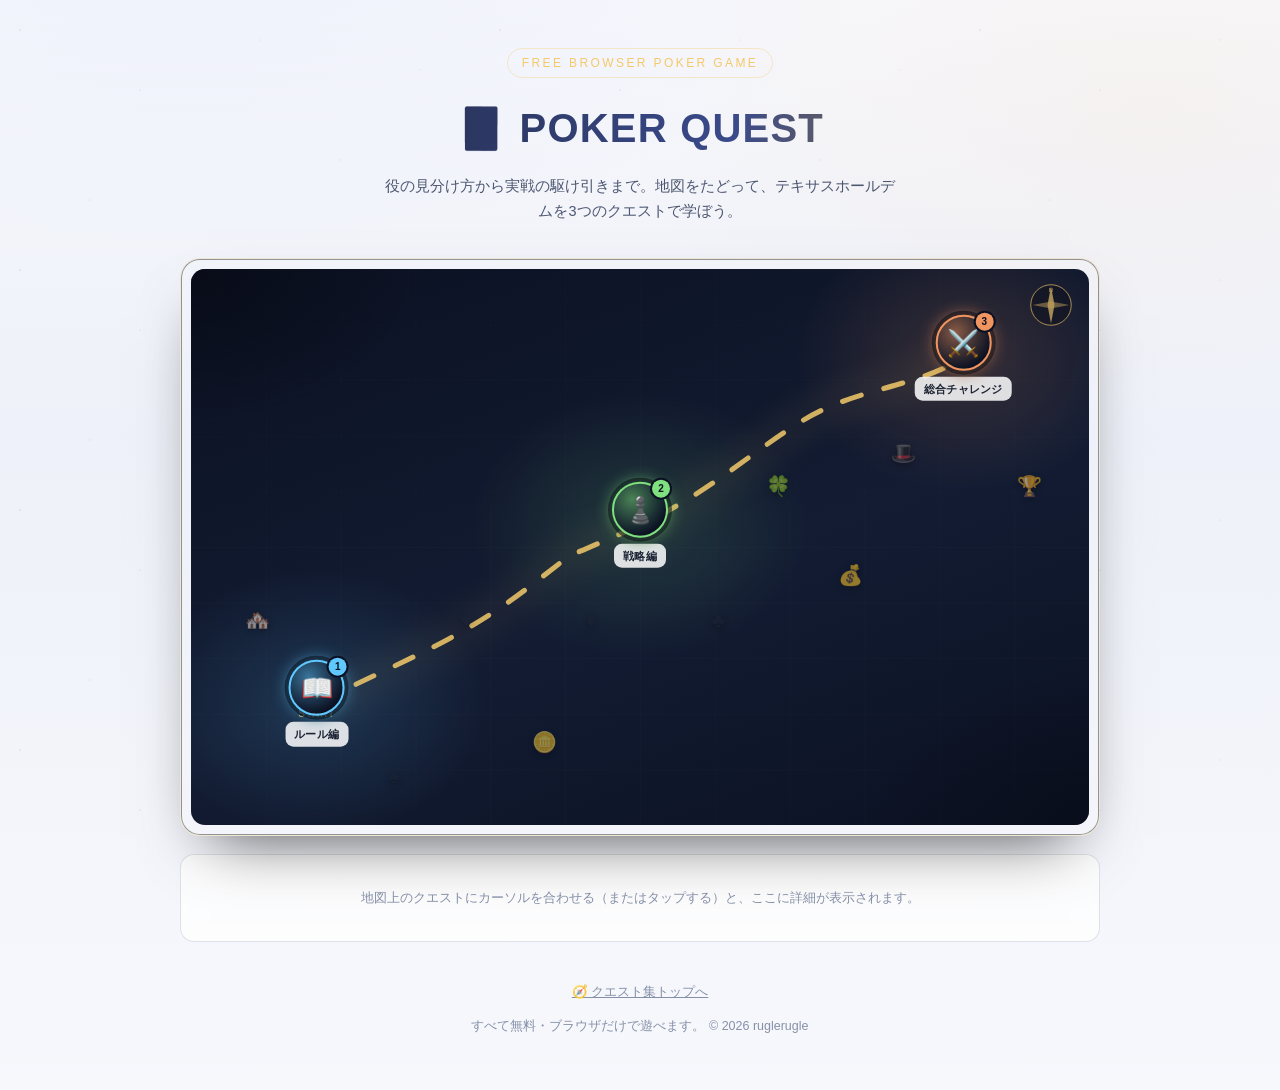
==== index.html @ e069e1f6 "feat: 戦略編をstrategy.htmlに分離し、マップ形式のindex.htmlを新設 - 従来index.htmlだった「戦略編」(9ステージ)をstrategy.htmlにリネーム - c" ====
<!DOCTYPE html>
<html lang="ja">
<head>
<meta charset="UTF-8">
<meta name="viewport" content="width=device-width, initial-scale=1.0">
<title>POKER QUEST ― テキサスホールデムを学ぶ地図 ―</title>
<meta name="description" content="役の見分け方から実戦の駆け引きまで、テキサスホールデムを3つのクエストで学べる無料ブラウザ学習ゲーム。ルール編・戦略編・総合チャレンジ。">
<style>
  :root{
    --bg0:#080b16;
    --bg1:#0d1326;
    --map-line:#e8cf8a;
    --panel:rgba(10,14,28,.72);
    --panel-b:rgba(232,207,138,.28);
    --tp:#f2f0e6;
    --ts:#b9c0d8;
    --tm:#7680a0;
    --gold:#f3c96a;
  }
  *{box-sizing:border-box}
  html,body{margin:0;padding:0}
  body{
    background:
      radial-gradient(1100px 560px at 12% -8%, rgba(120,140,255,.12), transparent 60%),
      radial-gradient(900px 520px at 92% 6%, rgba(255,190,120,.09), transparent 60%),
      radial-gradient(700px 500px at 50% 110%, rgba(120,255,200,.06), transparent 60%),
      linear-gradient(180deg,var(--bg0),var(--bg1) 45%,var(--bg0));
    color:var(--tp);
    font-family:"Hiragino Sans","Yu Gothic",-apple-system,BlinkMacSystemFont,"Segoe UI",sans-serif;
    min-height:100vh;
    line-height:1.7;
  }
  .stars{
    position:fixed;inset:0;pointer-events:none;z-index:0;
    background-image:
      radial-gradient(1.5px 1.5px at 20px 30px, rgba(255,255,255,.5), transparent),
      radial-gradient(1.5px 1.5px at 140px 90px, rgba(255,255,255,.35), transparent),
      radial-gradient(1px 1px at 260px 40px, rgba(255,255,255,.4), transparent),
      radial-gradient(1.5px 1.5px at 340px 160px, rgba(255,255,255,.3), transparent),
      radial-gradient(1px 1px at 420px 70px, rgba(255,255,255,.45), transparent),
      radial-gradient(1.5px 1.5px at 90px 200px, rgba(255,255,255,.3), transparent);
    background-repeat:repeat;
    background-size:480px 240px;
    opacity:.55;
  }
  .wrap{position:relative;z-index:1;max-width:960px;margin:0 auto;padding:48px 20px 40px}

  header{text-align:center;margin-bottom:34px}
  .eyebrow{
    display:inline-block;font-size:12px;letter-spacing:.2em;color:var(--gold);
    border:1px solid rgba(243,201,106,.35);border-radius:999px;padding:4px 14px;margin-bottom:16px;
  }
  h1{
    font-size:clamp(26px,4.2vw,40px);margin:0 0 12px;font-weight:800;letter-spacing:.03em;
    background:linear-gradient(90deg,#fff,#c9d4f5 60%,var(--gold));
    -webkit-background-clip:text;background-clip:text;color:transparent;
  }
  header p{color:var(--ts);max-width:520px;margin:0 auto;font-size:14.5px}

  /* ===== Map ===== */
  .map-frame{
    position:relative;
    border:1px solid rgba(232,207,138,.35);
    border-radius:20px;
    padding:10px;
    background:linear-gradient(180deg, rgba(255,255,255,.03), rgba(255,255,255,0));
    box-shadow:0 0 0 1px rgba(0,0,0,.4) inset, 0 30px 60px -30px rgba(0,0,0,.7);
  }
  .map{
    position:relative;
    width:100%;
    aspect-ratio:5/3.1;
    border-radius:14px;
    overflow:hidden;
    background:
      radial-gradient(240px 190px at 14% 78%, rgba(94,200,255,.16), transparent 70%),
      radial-gradient(240px 190px at 50% 46%, rgba(126,224,127,.15), transparent 70%),
      radial-gradient(240px 190px at 86% 16%, rgba(240,149,95,.17), transparent 70%),
      linear-gradient(160deg,#0b1122,#131c33 55%,#0b1122);
  }
  .map svg.terrain{position:absolute;inset:0;width:100%;height:100%}
  .grid-lines{position:absolute;inset:0;opacity:.25;
    background-image:linear-gradient(rgba(232,207,138,.08) 1px, transparent 1px),
                      linear-gradient(90deg, rgba(232,207,138,.08) 1px, transparent 1px);
    background-size:8.333% 10%;
  }
  .fog{position:absolute;inset:0;pointer-events:none;
    background:
      radial-gradient(320px 220px at 0% 0%, rgba(8,11,22,.85), transparent 70%),
      radial-gradient(320px 220px at 100% 100%, rgba(8,11,22,.6), transparent 70%);
  }

  .deco{position:absolute;font-size:20px;opacity:.55;filter:drop-shadow(0 2px 3px rgba(0,0,0,.5));user-select:none;pointer-events:none}

  .trail-glow{fill:none;stroke:var(--gold);stroke-width:.9;opacity:.25;filter:blur(2px)}
  .trail{fill:none;stroke:var(--gold);stroke-width:.55;stroke-linecap:round;stroke-dasharray:2.2 2.6;opacity:.85}

  .flag{position:absolute;left:14%;top:78%;transform:translate(-50%,-100%);font-size:26px;filter:drop-shadow(0 3px 4px rgba(0,0,0,.6))}
  .flag .label{position:absolute;top:100%;left:50%;transform:translateX(-50%);white-space:nowrap;font-size:10px;color:var(--gold);letter-spacing:.1em;margin-top:2px}

  .node{
    position:absolute;transform:translate(-50%,-50%);
    display:flex;flex-direction:column;align-items:center;gap:6px;
    text-decoration:none;color:inherit;
    z-index:2;
  }
  .node .badge{
    width:56px;height:56px;border-radius:50%;
    display:flex;align-items:center;justify-content:center;font-size:26px;
    background:radial-gradient(circle at 35% 30%, color-mix(in srgb, var(--accent) 55%, #0b1122), #0b1122 75%);
    border:2px solid var(--accent);
    box-shadow:0 0 0 4px rgba(8,11,22,.55), 0 0 18px -2px var(--accent), 0 6px 14px -6px rgba(0,0,0,.7);
    transition:transform .18s ease, box-shadow .18s ease;
    position:relative;
  }
  .node .badge::after{
    content:"";position:absolute;inset:-8px;border-radius:50%;
    border:1px dashed color-mix(in srgb, var(--accent) 55%, transparent);
    opacity:0;transition:opacity .18s ease, transform .5s ease;
  }
  .node .num{
    position:absolute;top:-4px;right:-4px;width:18px;height:18px;border-radius:50%;
    background:var(--accent);color:#0b1122;font-size:10px;font-weight:800;
    display:flex;align-items:center;justify-content:center;
    box-shadow:0 0 0 2px #0b1122;
  }
  .node .label{
    background:rgba(8,11,22,.78);border:1px solid color-mix(in srgb, var(--accent) 55%, transparent);
    border-radius:8px;padding:3px 9px;font-size:11px;font-weight:700;color:#fff;white-space:nowrap;
    letter-spacing:.02em;
  }
  .node:hover .badge, .node:focus-visible .badge{
    transform:translateY(-4px) scale(1.06);
    box-shadow:0 0 0 4px rgba(8,11,22,.55), 0 0 26px 2px var(--accent), 0 10px 16px -6px rgba(0,0,0,.7);
  }
  .node:hover .badge::after, .node:focus-visible .badge::after{opacity:1;transform:rotate(25deg)}
  .node:focus-visible{outline:none}
  .node.active .badge{
    transform:translateY(-4px) scale(1.06);
    box-shadow:0 0 0 4px rgba(8,11,22,.55), 0 0 26px 2px var(--accent), 0 10px 16px -6px rgba(0,0,0,.7);
  }

  /* Node position presets (3-stop trail: rules → strategy → challenge) */
  .n1{left:14%; top:78%}
  .n2{left:50%; top:46%}
  .n3{left:86%; top:16%}

  .compass{position:absolute;top:14px;right:16px;width:44px;height:44px;opacity:.75}

  /* ===== Quest log panel ===== */
  .questlog{
    margin-top:18px;
    background:var(--panel);border:1px solid var(--panel-b);border-radius:14px;
    padding:18px 20px;display:flex;gap:16px;align-items:flex-start;
    min-height:88px;
  }
  .questlog .qi{
    flex:0 0 auto;width:48px;height:48px;border-radius:12px;
    display:flex;align-items:center;justify-content:center;font-size:24px;
    background:color-mix(in srgb, var(--accent,#f3c96a) 20%, transparent);
    border:1px solid color-mix(in srgb, var(--accent,#f3c96a) 45%, transparent);
    transition:background .15s ease, border-color .15s ease;
  }
  .questlog .qt{flex:1;min-width:0}
  .questlog .qsub{font-size:11px;letter-spacing:.1em;color:var(--accent,var(--gold));font-weight:700;margin-bottom:2px}
  .questlog h3{margin:0 0 6px;font-size:16px;color:#fff}
  .questlog p{margin:0 0 10px;font-size:13px;color:var(--ts)}
  .questlog .tags{display:flex;flex-wrap:wrap;gap:6px;margin-bottom:10px}
  .questlog .tag{font-size:11px;color:var(--tm);border:1px solid rgba(255,255,255,.12);border-radius:999px;padding:2px 9px}
  .questlog .go{
    display:inline-flex;align-items:center;gap:6px;font-size:13px;font-weight:700;
    color:#0b1122;background:var(--gold);border-radius:8px;padding:7px 14px;text-decoration:none;
    transition:filter .15s ease;
  }
  .questlog .go:hover{filter:brightness(1.08)}
  .questlog .hint{color:var(--tm);font-size:13px;margin:auto}

  footer{margin-top:40px;text-align:center;color:var(--tm);font-size:12.5px}
  footer a{color:var(--tm)}

  @media (max-width:640px){
    .node .badge{width:44px;height:44px;font-size:20px}
    .node .label{font-size:9px;padding:2px 6px}
    .deco{font-size:15px}
    .flag{font-size:20px}
    .questlog{flex-direction:column}
  }

  @media (prefers-color-scheme: light){
    body{
      background:
        radial-gradient(1200px 600px at 15% -10%, rgba(90,110,255,.06), transparent 60%),
        radial-gradient(900px 500px at 90% 10%, rgba(255,160,80,.06), transparent 60%),
        linear-gradient(180deg,#f7f8fc,#eef1f9 40%,#f7f8fc);
      color:#1b2233;
    }
    :root{--ts:#4c5670;--tm:#8590a8;--panel:rgba(255,255,255,.75);--panel-b:rgba(20,30,60,.12)}
    .stars{opacity:.2;filter:invert(1)}
    h1{background:linear-gradient(90deg,#1b2233,#3a4a8a 60%,#b8860b);-webkit-background-clip:text;background-clip:text;color:transparent}
    .questlog h3{color:#1b2233}
    .node .label{color:#1b2233;background:rgba(255,255,255,.85)}
  }
</style>
</head>
<body>
<div class="stars"></div>
<div class="wrap">

  <header>
    <span class="eyebrow">FREE BROWSER POKER GAME</span>
    <h1>🃏 POKER QUEST</h1>
    <p>役の見分け方から実戦の駆け引きまで。地図をたどって、テキサスホールデムを3つのクエストで学ぼう。</p>
  </header>

  <div class="map-frame">
    <div class="map" id="map">

      <div class="grid-lines"></div>

      <svg class="terrain" viewBox="0 0 100 60" preserveAspectRatio="none">
        <path class="trail-glow" d="M14,46.8 C24,42 30,40 38,34 C44,29.6 40,32 50,27.6 C58,23.9 62,20 68,16.4 C74,12.8 80,13 86,9.6"/>
        <path class="trail" d="M14,46.8 C24,42 30,40 38,34 C44,29.6 40,32 50,27.6 C58,23.9 62,20 68,16.4 C74,12.8 80,13 86,9.6"/>
      </svg>

      <!-- decorative scenery -->
      <span class="deco" style="left:6%;top:60%" aria-hidden="true">🏘️</span>
      <span class="deco" style="left:22%;top:88%" aria-hidden="true">♠️</span>
      <span class="deco" style="left:30%;top:60%" aria-hidden="true">♥️</span>
      <span class="deco" style="left:38%;top:82%" aria-hidden="true">🪙</span>
      <span class="deco" style="left:44%;top:60%" aria-hidden="true">♦️</span>
      <span class="deco" style="left:58%;top:60%" aria-hidden="true">♣️</span>
      <span class="deco" style="left:64%;top:36%" aria-hidden="true">🍀</span>
      <span class="deco" style="left:72%;top:52%" aria-hidden="true">💰</span>
      <span class="deco" style="left:78%;top:30%" aria-hidden="true">🎩</span>
      <span class="deco" style="left:92%;top:36%" aria-hidden="true">🏆</span>

      <div class="flag" aria-hidden="true">🚩<span class="label">START</span></div>

      <svg class="compass" viewBox="0 0 100 100">
        <circle cx="50" cy="50" r="46" fill="rgba(8,11,22,.5)" stroke="var(--gold)" stroke-width="2"/>
        <path d="M50 8 L58 50 L50 92 L42 50 Z" fill="var(--gold)" opacity=".85"/>
        <path d="M8 50 L50 42 L92 50 L50 58 Z" fill="var(--gold)" opacity=".5"/>
        <text x="50" y="20" text-anchor="middle" font-size="12" fill="var(--gold)" font-weight="700">N</text>
      </svg>

      <div class="fog"></div>

      <!-- quest nodes -->
      <a class="node n1" href="rules.html"
         data-accent="#5ec8ff" data-icon="📖" data-sub="RULES" data-title="ルール編"
         data-desc="役の強さの比較、テキサスホールデムの進め方、メインポット/サイドポットの仕組みまで、基礎を3ステージで学ぶ。"
         data-tags="役・ルール,ポットの仕組み" data-num="1">
        <div class="badge" style="--accent:#5ec8ff">📖<span class="num">1</span></div>
        <div class="label">ルール編</div>
      </a>

      <a class="node n2" href="strategy.html"
         data-accent="#7fe07f" data-icon="♟️" data-sub="STRATEGY" data-title="戦略編"
         data-desc="ポジション、アウツとオッズ、レンジ思考、ブロッカー、ベットサイジングの数学など、実戦で使う考え方を9ステージで学ぶ。"
         data-tags="戦略,オッズ計算" data-num="2">
        <div class="badge" style="--accent:#7fe07f">♟️<span class="num">2</span></div>
        <div class="label">戦略編</div>
      </a>

      <a class="node n3" href="challenge.html"
         data-accent="#f0955f" data-icon="⚔️" data-sub="FINAL CHALLENGE" data-title="総合チャレンジ"
         data-desc="CPU4人との円卓で持ちチップを賭けて実戦。チェック・ベット・コール・レイズ・フォールドの駆け引きを試す最終試練。"
         data-tags="実戦,CPU対戦" data-num="3">
        <div class="badge" style="--accent:#f0955f">⚔️<span class="num">3</span></div>
        <div class="label">総合チャレンジ</div>
      </a>

    </div>
  </div>

  <div class="questlog" id="questlog">
    <p class="hint">地図上のクエストにカーソルを合わせる（またはタップする）と、ここに詳細が表示されます。</p>
  </div>

  <footer>
    <p><a href="https://ruglerugle.github.io/">🧭 クエスト集トップへ</a></p>
    <p>すべて無料・ブラウザだけで遊べます。 &copy; <span id="year"></span> ruglerugle</p>
  </footer>

</div>

<script>
  document.getElementById('year').textContent = new Date().getFullYear();

  var log = document.getElementById('questlog');
  var nodes = document.querySelectorAll('.node');

  function renderLog(n){
    var accent = n.dataset.accent;
    var tags = n.dataset.tags.split(',').map(function(t){return '<span class="tag">'+t+'</span>'}).join('');
    log.style.setProperty('--accent', accent);
    log.innerHTML =
      '<div class="qi" style="--accent:'+accent+'">'+n.dataset.icon+'</div>' +
      '<div class="qt">' +
        '<div class="qsub" style="color:'+accent+'">QUEST '+n.dataset.num+' ・ '+n.dataset.sub+'</div>' +
        '<h3>'+n.dataset.title+'</h3>' +
        '<p>'+n.dataset.desc+'</p>' +
        '<div class="tags">'+tags+'</div>' +
        '<a class="go" href="'+n.getAttribute('href')+'">このクエストへ出発する →</a>' +
      '</div>';
  }

  nodes.forEach(function(n){
    n.addEventListener('mouseenter', function(){
      nodes.forEach(function(x){x.classList.remove('active')});
      n.classList.add('active');
      renderLog(n);
    });
    n.addEventListener('focus', function(){
      nodes.forEach(function(x){x.classList.remove('active')});
      n.classList.add('active');
      renderLog(n);
    });
  });
</script>

<!-- Google Analytics -->
<script async src="https://www.googletagmanager.com/gtag/js?id=G-9RTQCP2HXM"></script>
<script>
  window.dataLayer = window.dataLayer || [];
  function gtag(){dataLayer.push(arguments);}
  gtag('js', new Date());
  gtag('config', 'G-9RTQCP2HXM');
</script>
</body>
</html>
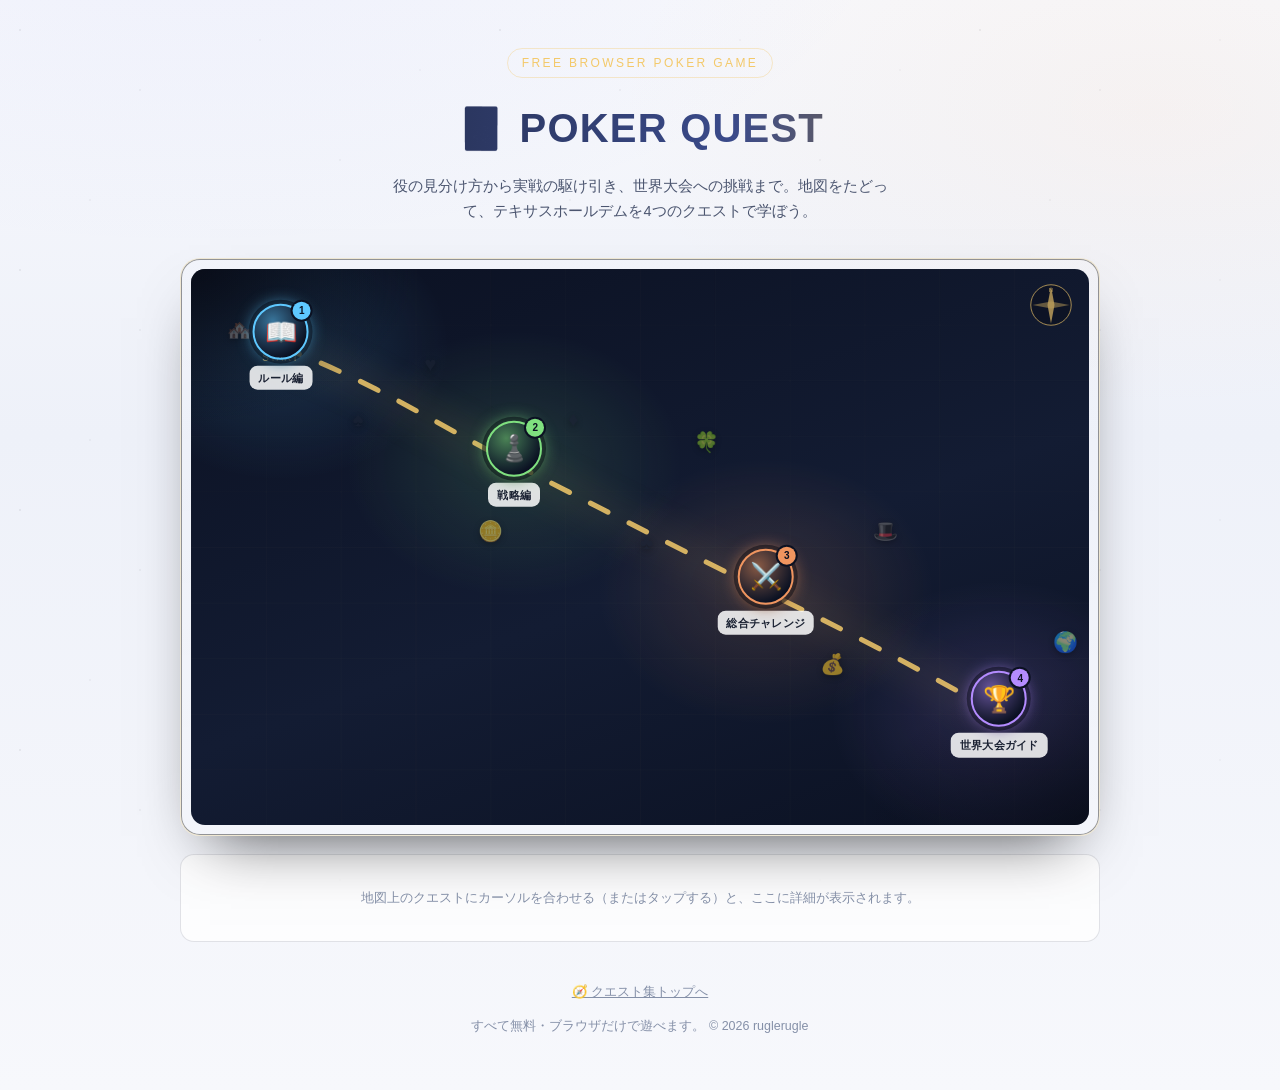
==== commit 4644e32a: "feat: index.htmlに世界大会ガイドを追加し、マップの向きを左上→右下に変更 - 各ページの🧭ホームバッジを外部の全体ポータルではなくindex.html   (ポーカークエスト目次)への" ====
--- a/index.html
+++ b/index.html
@@ -73,9 +73,10 @@
     border-radius:14px;
     overflow:hidden;
     background:
-      radial-gradient(240px 190px at 14% 78%, rgba(94,200,255,.16), transparent 70%),
-      radial-gradient(240px 190px at 50% 46%, rgba(126,224,127,.15), transparent 70%),
-      radial-gradient(240px 190px at 86% 16%, rgba(240,149,95,.17), transparent 70%),
+      radial-gradient(240px 190px at 10% 14%, rgba(94,200,255,.16), transparent 70%),
+      radial-gradient(240px 190px at 36% 35%, rgba(126,224,127,.15), transparent 70%),
+      radial-gradient(240px 190px at 64% 58%, rgba(240,149,95,.16), transparent 70%),
+      radial-gradient(240px 190px at 90% 80%, rgba(180,140,255,.17), transparent 70%),
       linear-gradient(160deg,#0b1122,#131c33 55%,#0b1122);
   }
   .map svg.terrain{position:absolute;inset:0;width:100%;height:100%}
@@ -95,7 +96,7 @@
   .trail-glow{fill:none;stroke:var(--gold);stroke-width:.9;opacity:.25;filter:blur(2px)}
   .trail{fill:none;stroke:var(--gold);stroke-width:.55;stroke-linecap:round;stroke-dasharray:2.2 2.6;opacity:.85}
 
-  .flag{position:absolute;left:14%;top:78%;transform:translate(-50%,-100%);font-size:26px;filter:drop-shadow(0 3px 4px rgba(0,0,0,.6))}
+  .flag{position:absolute;left:10%;top:14%;transform:translate(-50%,-100%);font-size:26px;filter:drop-shadow(0 3px 4px rgba(0,0,0,.6))}
   .flag .label{position:absolute;top:100%;left:50%;transform:translateX(-50%);white-space:nowrap;font-size:10px;color:var(--gold);letter-spacing:.1em;margin-top:2px}
 
   .node{
@@ -140,10 +141,12 @@
     box-shadow:0 0 0 4px rgba(8,11,22,.55), 0 0 26px 2px var(--accent), 0 10px 16px -6px rgba(0,0,0,.7);
   }
 
-  /* Node position presets (3-stop trail: rules → strategy → challenge) */
-  .n1{left:14%; top:78%}
-  .n2{left:50%; top:46%}
-  .n3{left:86%; top:16%}
+  /* Node position presets (4-stop trail, top-left → bottom-right:
+     rules → strategy → challenge → world guide) */
+  .n1{left:10%; top:14%}
+  .n2{left:36%; top:35%}
+  .n3{left:64%; top:58%}
+  .n4{left:90%; top:80%}
 
   .compass{position:absolute;top:14px;right:16px;width:44px;height:44px;opacity:.75}
 
@@ -209,7 +212,7 @@
   <header>
     <span class="eyebrow">FREE BROWSER POKER GAME</span>
     <h1>🃏 POKER QUEST</h1>
-    <p>役の見分け方から実戦の駆け引きまで。地図をたどって、テキサスホールデムを3つのクエストで学ぼう。</p>
+    <p>役の見分け方から実戦の駆け引き、世界大会への挑戦まで。地図をたどって、テキサスホールデムを4つのクエストで学ぼう。</p>
   </header>
 
   <div class="map-frame">
@@ -218,21 +221,21 @@
       <div class="grid-lines"></div>
 
       <svg class="terrain" viewBox="0 0 100 60" preserveAspectRatio="none">
-        <path class="trail-glow" d="M14,46.8 C24,42 30,40 38,34 C44,29.6 40,32 50,27.6 C58,23.9 62,20 68,16.4 C74,12.8 80,13 86,9.6"/>
-        <path class="trail" d="M14,46.8 C24,42 30,40 38,34 C44,29.6 40,32 50,27.6 C58,23.9 62,20 68,16.4 C74,12.8 80,13 86,9.6"/>
+        <path class="trail-glow" d="M10,8.4 C20,12 26,16 36,21 C44,25 52,29 64,34.8 C72,38.5 80,42.5 90,48"/>
+        <path class="trail" d="M10,8.4 C20,12 26,16 36,21 C44,25 52,29 64,34.8 C72,38.5 80,42.5 90,48"/>
       </svg>
 
       <!-- decorative scenery -->
-      <span class="deco" style="left:6%;top:60%" aria-hidden="true">🏘️</span>
-      <span class="deco" style="left:22%;top:88%" aria-hidden="true">♠️</span>
-      <span class="deco" style="left:30%;top:60%" aria-hidden="true">♥️</span>
-      <span class="deco" style="left:38%;top:82%" aria-hidden="true">🪙</span>
-      <span class="deco" style="left:44%;top:60%" aria-hidden="true">♦️</span>
-      <span class="deco" style="left:58%;top:60%" aria-hidden="true">♣️</span>
-      <span class="deco" style="left:64%;top:36%" aria-hidden="true">🍀</span>
-      <span class="deco" style="left:72%;top:52%" aria-hidden="true">💰</span>
-      <span class="deco" style="left:78%;top:30%" aria-hidden="true">🎩</span>
-      <span class="deco" style="left:92%;top:36%" aria-hidden="true">🏆</span>
+      <span class="deco" style="left:4%;top:8%" aria-hidden="true">🏘️</span>
+      <span class="deco" style="left:18%;top:24%" aria-hidden="true">♠️</span>
+      <span class="deco" style="left:26%;top:14%" aria-hidden="true">♥️</span>
+      <span class="deco" style="left:32%;top:44%" aria-hidden="true">🪙</span>
+      <span class="deco" style="left:42%;top:24%" aria-hidden="true">♦️</span>
+      <span class="deco" style="left:50%;top:46%" aria-hidden="true">♣️</span>
+      <span class="deco" style="left:56%;top:28%" aria-hidden="true">🍀</span>
+      <span class="deco" style="left:70%;top:68%" aria-hidden="true">💰</span>
+      <span class="deco" style="left:76%;top:44%" aria-hidden="true">🎩</span>
+      <span class="deco" style="left:96%;top:64%" aria-hidden="true">🌍</span>
 
       <div class="flag" aria-hidden="true">🚩<span class="label">START</span></div>
 
@@ -268,6 +271,14 @@
          data-tags="実戦,CPU対戦" data-num="3">
         <div class="badge" style="--accent:#f0955f">⚔️<span class="num">3</span></div>
         <div class="label">総合チャレンジ</div>
+      </a>
+
+      <a class="node n4" href="https://ruglerugle.github.io/poker-worldchamp-guide/"
+         data-accent="#b48cff" data-icon="🏆" data-sub="WORLD GUIDE" data-title="世界大会ガイド"
+         data-desc="WSOPをはじめとする世界大会のエントリー方法・大会形式・賞金の仕組みまで、実際に挑戦するための完全ガイド。"
+         data-tags="世界大会,エントリー&賞金" data-num="4">
+        <div class="badge" style="--accent:#b48cff">🏆<span class="num">4</span></div>
+        <div class="label">世界大会ガイド</div>
       </a>
 
     </div>
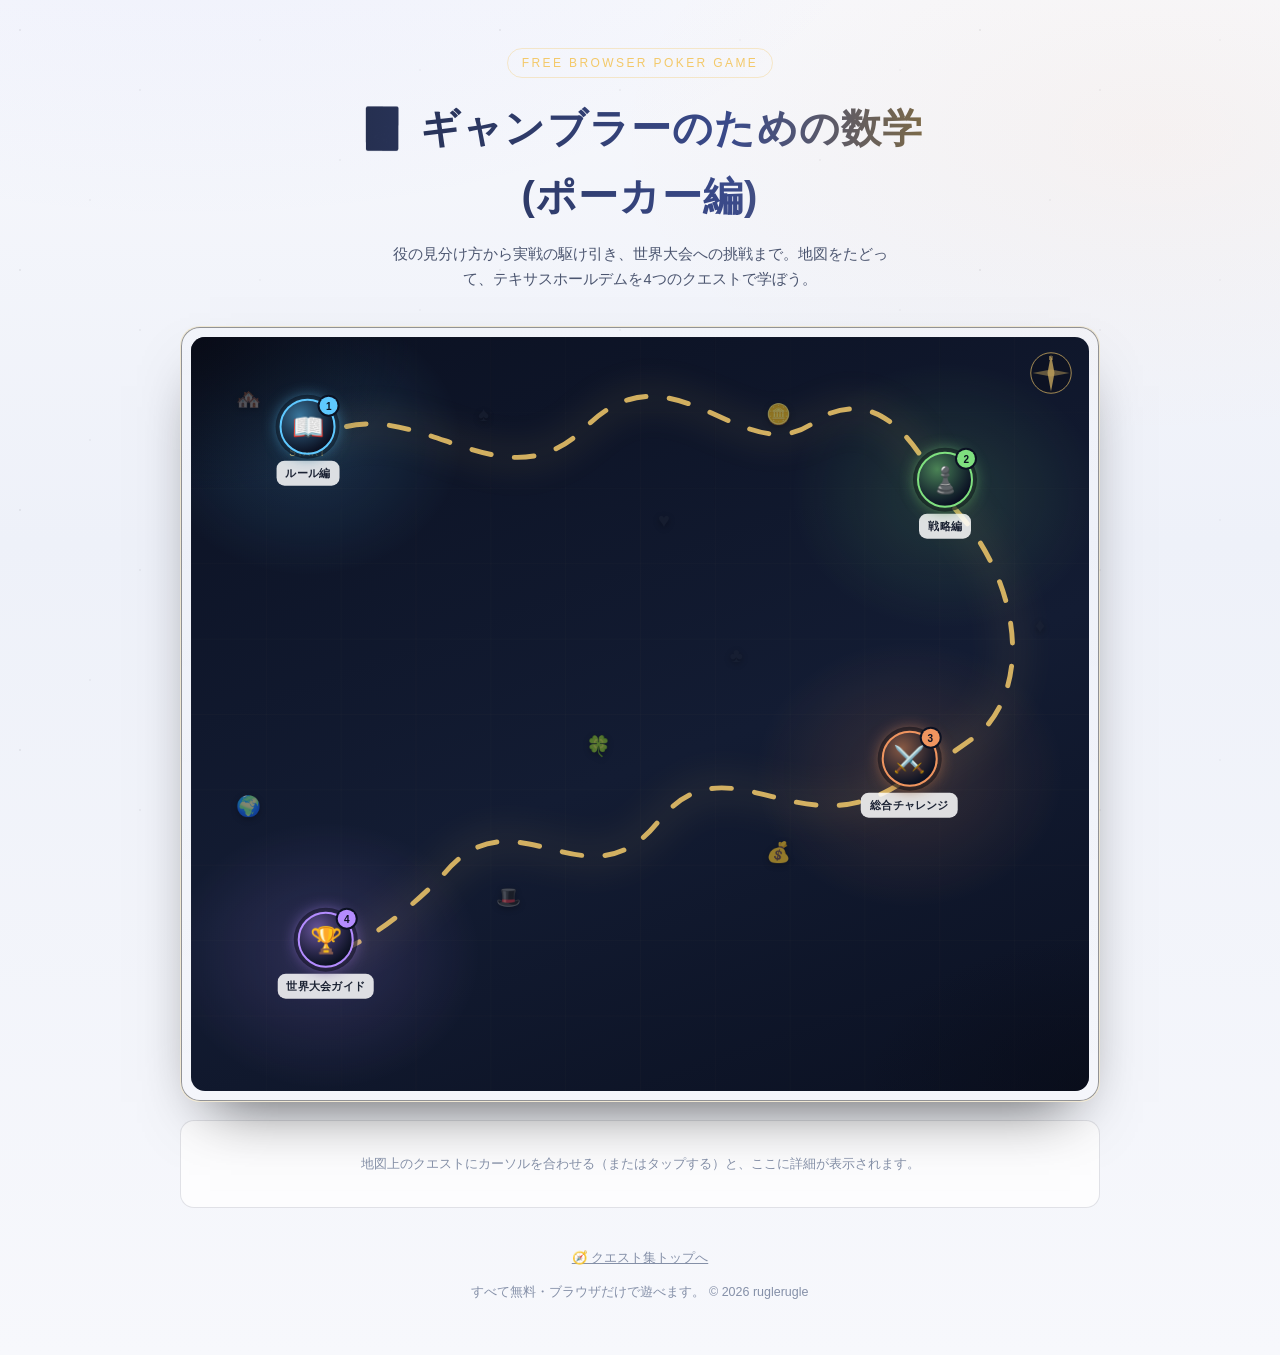
==== commit ed28dfd6: "feat: index.htmlのタイトル変更とマップのジグザグ化 - タイトル/見出しを「ギャンブラーのための数学(ポーカー編)」に変更 - マップのアスペクト比を5/3.1(横長)から100/84" ====
--- a/index.html
+++ b/index.html
@@ -3,8 +3,8 @@
 <head>
 <meta charset="UTF-8">
 <meta name="viewport" content="width=device-width, initial-scale=1.0">
-<title>POKER QUEST ― テキサスホールデムを学ぶ地図 ―</title>
-<meta name="description" content="役の見分け方から実戦の駆け引きまで、テキサスホールデムを3つのクエストで学べる無料ブラウザ学習ゲーム。ルール編・戦略編・総合チャレンジ。">
+<title>ギャンブラーのための数学(ポーカー編) ― POKER QUEST ―</title>
+<meta name="description" content="役の見分け方から実戦の駆け引き、世界大会への挑戦まで。ギャンブラーのための数学をテキサスホールデムで学べる無料ブラウザ学習ゲーム。ルール編・戦略編・総合チャレンジ・世界大会ガイドの4クエスト。">
 <style>
   :root{
     --bg0:#080b16;
@@ -69,14 +69,14 @@
   .map{
     position:relative;
     width:100%;
-    aspect-ratio:5/3.1;
+    aspect-ratio:100/84;
     border-radius:14px;
     overflow:hidden;
     background:
-      radial-gradient(240px 190px at 10% 14%, rgba(94,200,255,.16), transparent 70%),
-      radial-gradient(240px 190px at 36% 35%, rgba(126,224,127,.15), transparent 70%),
-      radial-gradient(240px 190px at 64% 58%, rgba(240,149,95,.16), transparent 70%),
-      radial-gradient(240px 190px at 90% 80%, rgba(180,140,255,.17), transparent 70%),
+      radial-gradient(220px 190px at 13% 14%, rgba(94,200,255,.16), transparent 70%),
+      radial-gradient(220px 190px at 84% 21%, rgba(126,224,127,.15), transparent 70%),
+      radial-gradient(220px 190px at 80% 58%, rgba(240,149,95,.16), transparent 70%),
+      radial-gradient(220px 190px at 15% 82%, rgba(180,140,255,.17), transparent 70%),
       linear-gradient(160deg,#0b1122,#131c33 55%,#0b1122);
   }
   .map svg.terrain{position:absolute;inset:0;width:100%;height:100%}
@@ -96,7 +96,7 @@
   .trail-glow{fill:none;stroke:var(--gold);stroke-width:.9;opacity:.25;filter:blur(2px)}
   .trail{fill:none;stroke:var(--gold);stroke-width:.55;stroke-linecap:round;stroke-dasharray:2.2 2.6;opacity:.85}
 
-  .flag{position:absolute;left:10%;top:14%;transform:translate(-50%,-100%);font-size:26px;filter:drop-shadow(0 3px 4px rgba(0,0,0,.6))}
+  .flag{position:absolute;left:13%;top:14%;transform:translate(-50%,-100%);font-size:26px;filter:drop-shadow(0 3px 4px rgba(0,0,0,.6))}
   .flag .label{position:absolute;top:100%;left:50%;transform:translateX(-50%);white-space:nowrap;font-size:10px;color:var(--gold);letter-spacing:.1em;margin-top:2px}
 
   .node{
@@ -141,12 +141,13 @@
     box-shadow:0 0 0 4px rgba(8,11,22,.55), 0 0 26px 2px var(--accent), 0 10px 16px -6px rgba(0,0,0,.7);
   }
 
-  /* Node position presets (4-stop trail, top-left → bottom-right:
-     rules → strategy → challenge → world guide) */
-  .n1{left:10%; top:14%}
-  .n2{left:36%; top:35%}
-  .n3{left:64%; top:58%}
-  .n4{left:90%; top:80%}
+  /* Node position presets — snake/zigzag trail so it stays readable on
+     narrow screens: top row left→right (rules → strategy), wraps down
+     the right edge, then bottom row right→left (challenge → world guide) */
+  .n1{left:13%; top:14%}
+  .n2{left:84%; top:21%}
+  .n3{left:80%; top:58%}
+  .n4{left:15%; top:82%}
 
   .compass{position:absolute;top:14px;right:16px;width:44px;height:44px;opacity:.75}
 
@@ -211,7 +212,7 @@
 
   <header>
     <span class="eyebrow">FREE BROWSER POKER GAME</span>
-    <h1>🃏 POKER QUEST</h1>
+    <h1>🃏 ギャンブラーのための数学<br>(ポーカー編)</h1>
     <p>役の見分け方から実戦の駆け引き、世界大会への挑戦まで。地図をたどって、テキサスホールデムを4つのクエストで学ぼう。</p>
   </header>
 
@@ -220,22 +221,22 @@
 
       <div class="grid-lines"></div>
 
-      <svg class="terrain" viewBox="0 0 100 60" preserveAspectRatio="none">
-        <path class="trail-glow" d="M10,8.4 C20,12 26,16 36,21 C44,25 52,29 64,34.8 C72,38.5 80,42.5 90,48"/>
-        <path class="trail" d="M10,8.4 C20,12 26,16 36,21 C44,25 52,29 64,34.8 C72,38.5 80,42.5 90,48"/>
+      <svg class="terrain" viewBox="0 0 100 84" preserveAspectRatio="none">
+        <path class="trail-glow" d="M13,12 C24,4 34,20 44,10 C54,0 62,16 70,9 C76,6 80,10 84,18 C92,26 94,38 88,44 C84,47 82,48 80,49 C68,58 60,44 52,54 C44,64 36,50 28,60 C22,66 18,68 15,69"/>
+        <path class="trail" d="M13,12 C24,4 34,20 44,10 C54,0 62,16 70,9 C76,6 80,10 84,18 C92,26 94,38 88,44 C84,47 82,48 80,49 C68,58 60,44 52,54 C44,64 36,50 28,60 C22,66 18,68 15,69"/>
       </svg>
 
       <!-- decorative scenery -->
-      <span class="deco" style="left:4%;top:8%" aria-hidden="true">🏘️</span>
-      <span class="deco" style="left:18%;top:24%" aria-hidden="true">♠️</span>
-      <span class="deco" style="left:26%;top:14%" aria-hidden="true">♥️</span>
-      <span class="deco" style="left:32%;top:44%" aria-hidden="true">🪙</span>
-      <span class="deco" style="left:42%;top:24%" aria-hidden="true">♦️</span>
-      <span class="deco" style="left:50%;top:46%" aria-hidden="true">♣️</span>
-      <span class="deco" style="left:56%;top:28%" aria-hidden="true">🍀</span>
-      <span class="deco" style="left:70%;top:68%" aria-hidden="true">💰</span>
-      <span class="deco" style="left:76%;top:44%" aria-hidden="true">🎩</span>
-      <span class="deco" style="left:96%;top:64%" aria-hidden="true">🌍</span>
+      <span class="deco" style="left:5%;top:6%" aria-hidden="true">🏘️</span>
+      <span class="deco" style="left:32%;top:8%" aria-hidden="true">♠️</span>
+      <span class="deco" style="left:52%;top:22%" aria-hidden="true">♥️</span>
+      <span class="deco" style="left:64%;top:8%" aria-hidden="true">🪙</span>
+      <span class="deco" style="left:94%;top:36%" aria-hidden="true">♦️</span>
+      <span class="deco" style="left:60%;top:40%" aria-hidden="true">♣️</span>
+      <span class="deco" style="left:44%;top:52%" aria-hidden="true">🍀</span>
+      <span class="deco" style="left:64%;top:66%" aria-hidden="true">💰</span>
+      <span class="deco" style="left:34%;top:72%" aria-hidden="true">🎩</span>
+      <span class="deco" style="left:5%;top:60%" aria-hidden="true">🌍</span>
 
       <div class="flag" aria-hidden="true">🚩<span class="label">START</span></div>
 
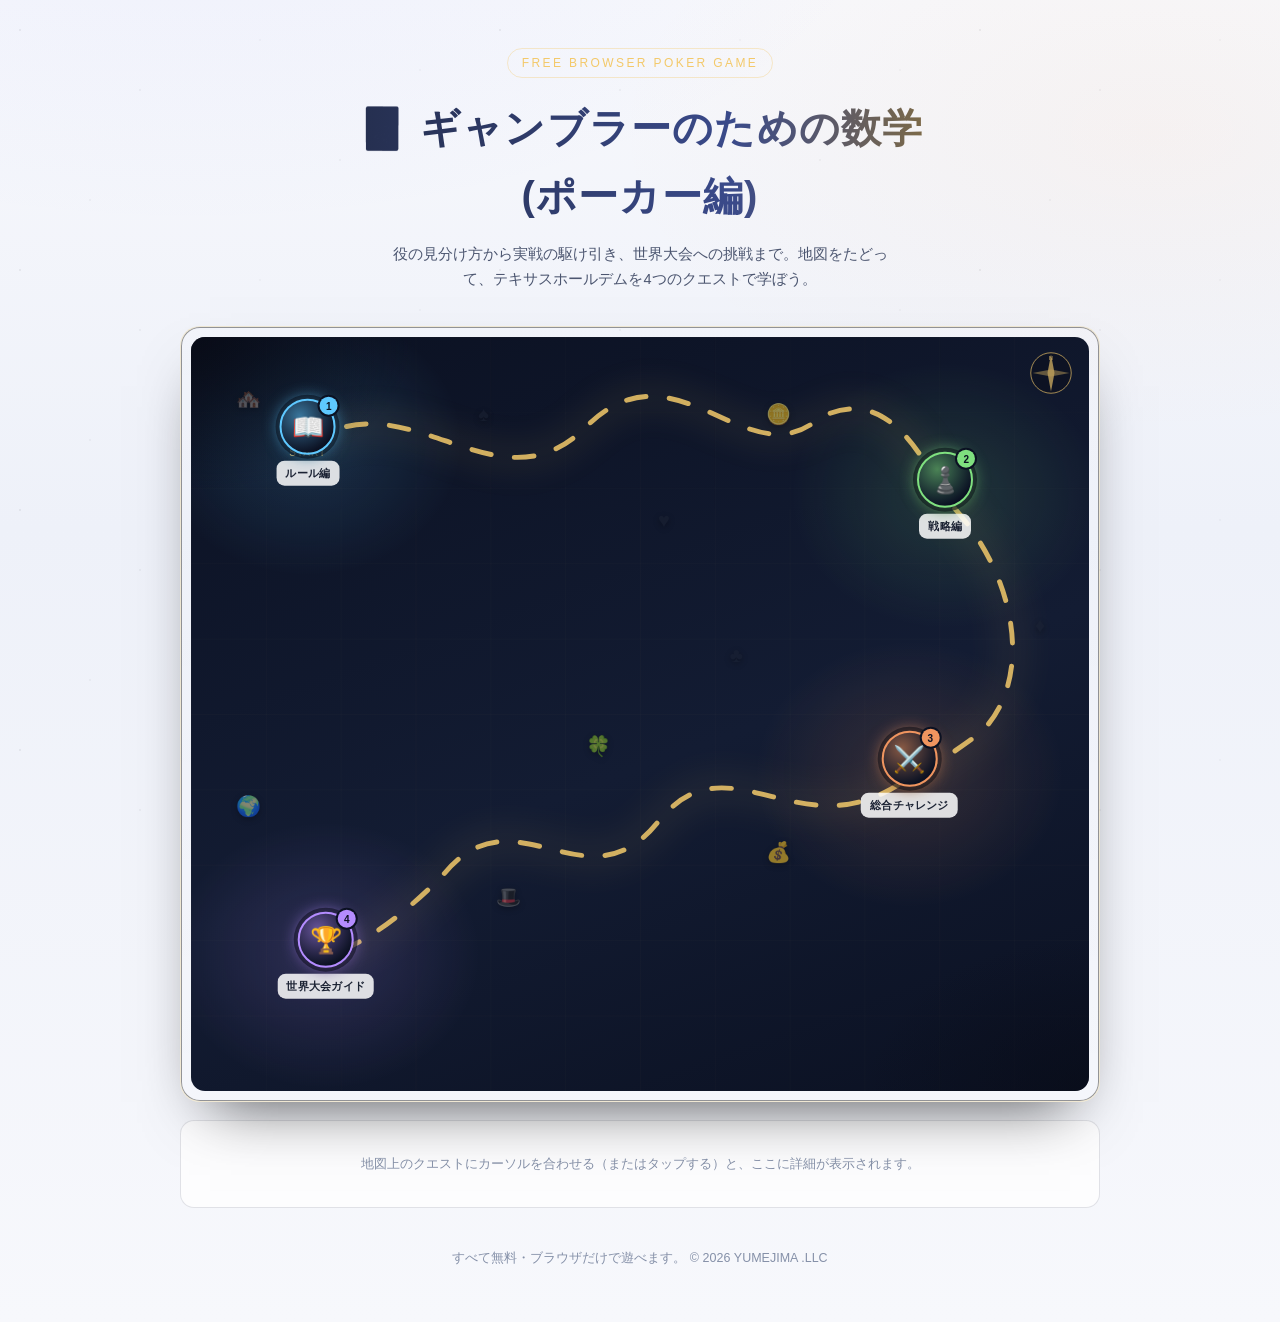
==== commit 73c34c69: "fix: フッターのコピーライトをYUMEJIMA .LLCに変更、クエスト集トップへのリンクを一旦削除" ====
--- a/index.html
+++ b/index.html
@@ -290,8 +290,7 @@
   </div>
 
   <footer>
-    <p><a href="https://ruglerugle.github.io/">🧭 クエスト集トップへ</a></p>
-    <p>すべて無料・ブラウザだけで遊べます。 &copy; <span id="year"></span> ruglerugle</p>
+    <p>すべて無料・ブラウザだけで遊べます。 &copy; <span id="year"></span> YUMEJIMA .LLC</p>
   </footer>
 
 </div>
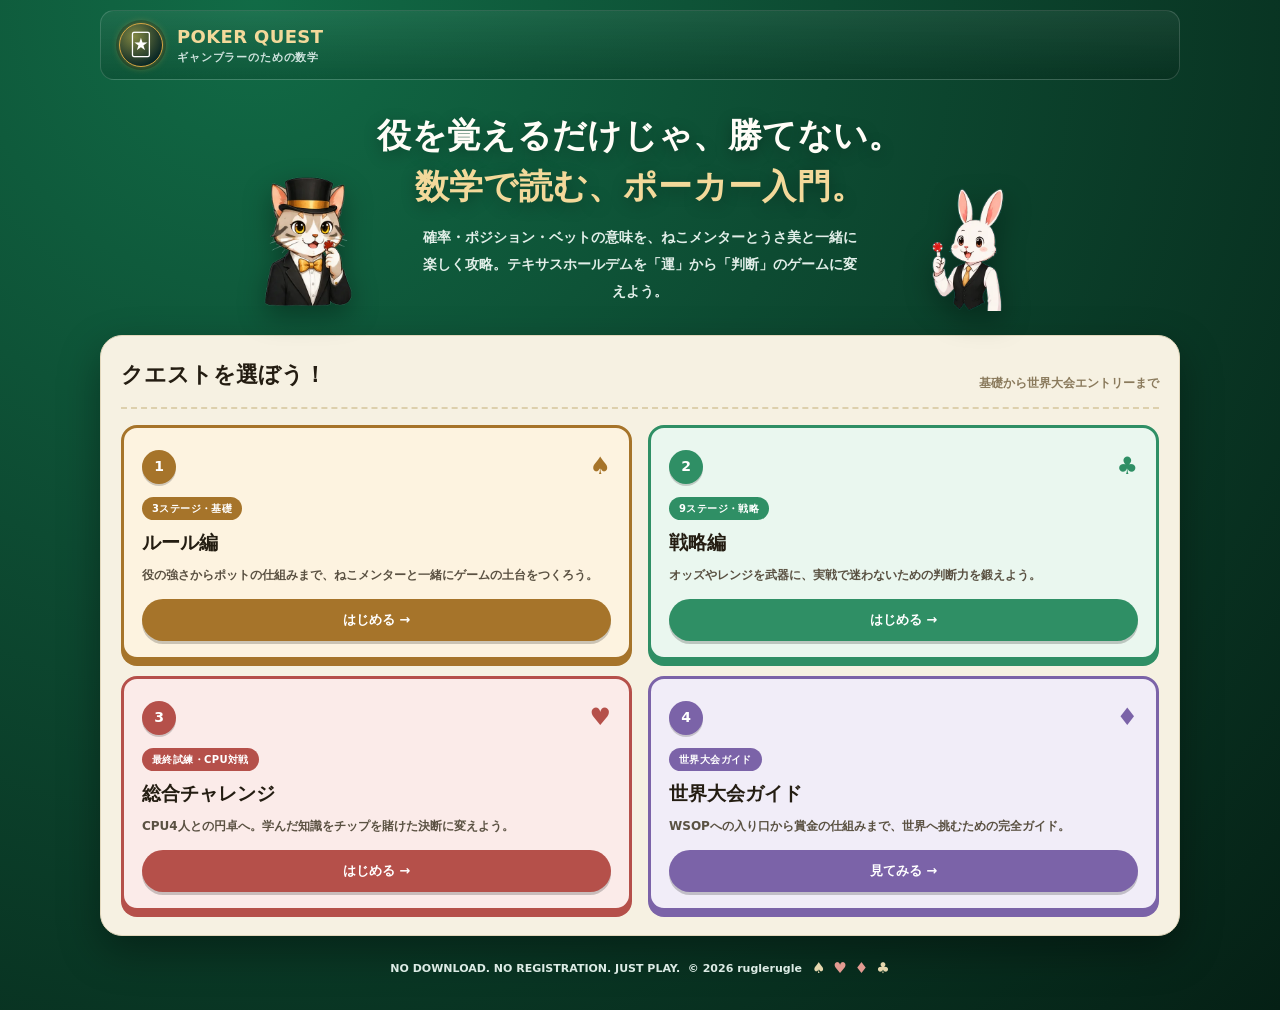
==== commit ff4ce367: "feat: relativity-quest型テンプレート適用とSEO・パフォーマンス改善 - 共通design-system.cssを新設し全5ページで共有（インラインCSSの重複を削除） - 全ペ" ====
--- a/index.html
+++ b/index.html
@@ -3,340 +3,12 @@
 <head>
 <meta charset="UTF-8">
 <meta name="viewport" content="width=device-width, initial-scale=1.0">
-<title>ギャンブラーのための数学(ポーカー編) ― POKER QUEST ―</title>
-<meta name="description" content="役の見分け方から実戦の駆け引き、世界大会への挑戦まで。ギャンブラーのための数学をテキサスホールデムで学べる無料ブラウザ学習ゲーム。ルール編・戦略編・総合チャレンジ・世界大会ガイドの4クエスト。">
-<style>
-  :root{
-    --bg0:#080b16;
-    --bg1:#0d1326;
-    --map-line:#e8cf8a;
-    --panel:rgba(10,14,28,.72);
-    --panel-b:rgba(232,207,138,.28);
-    --tp:#f2f0e6;
-    --ts:#b9c0d8;
-    --tm:#7680a0;
-    --gold:#f3c96a;
-  }
-  *{box-sizing:border-box}
-  html,body{margin:0;padding:0}
-  body{
-    background:
-      radial-gradient(1100px 560px at 12% -8%, rgba(120,140,255,.12), transparent 60%),
-      radial-gradient(900px 520px at 92% 6%, rgba(255,190,120,.09), transparent 60%),
-      radial-gradient(700px 500px at 50% 110%, rgba(120,255,200,.06), transparent 60%),
-      linear-gradient(180deg,var(--bg0),var(--bg1) 45%,var(--bg0));
-    color:var(--tp);
-    font-family:"Hiragino Sans","Yu Gothic",-apple-system,BlinkMacSystemFont,"Segoe UI",sans-serif;
-    min-height:100vh;
-    line-height:1.7;
-  }
-  .stars{
-    position:fixed;inset:0;pointer-events:none;z-index:0;
-    background-image:
-      radial-gradient(1.5px 1.5px at 20px 30px, rgba(255,255,255,.5), transparent),
-      radial-gradient(1.5px 1.5px at 140px 90px, rgba(255,255,255,.35), transparent),
-      radial-gradient(1px 1px at 260px 40px, rgba(255,255,255,.4), transparent),
-      radial-gradient(1.5px 1.5px at 340px 160px, rgba(255,255,255,.3), transparent),
-      radial-gradient(1px 1px at 420px 70px, rgba(255,255,255,.45), transparent),
-      radial-gradient(1.5px 1.5px at 90px 200px, rgba(255,255,255,.3), transparent);
-    background-repeat:repeat;
-    background-size:480px 240px;
-    opacity:.55;
-  }
-  .wrap{position:relative;z-index:1;max-width:960px;margin:0 auto;padding:48px 20px 40px}
-
-  header{text-align:center;margin-bottom:34px}
-  .eyebrow{
-    display:inline-block;font-size:12px;letter-spacing:.2em;color:var(--gold);
-    border:1px solid rgba(243,201,106,.35);border-radius:999px;padding:4px 14px;margin-bottom:16px;
-  }
-  h1{
-    font-size:clamp(26px,4.2vw,40px);margin:0 0 12px;font-weight:800;letter-spacing:.03em;
-    background:linear-gradient(90deg,#fff,#c9d4f5 60%,var(--gold));
-    -webkit-background-clip:text;background-clip:text;color:transparent;
-  }
-  header p{color:var(--ts);max-width:520px;margin:0 auto;font-size:14.5px}
-
-  /* ===== Map ===== */
-  .map-frame{
-    position:relative;
-    border:1px solid rgba(232,207,138,.35);
-    border-radius:20px;
-    padding:10px;
-    background:linear-gradient(180deg, rgba(255,255,255,.03), rgba(255,255,255,0));
-    box-shadow:0 0 0 1px rgba(0,0,0,.4) inset, 0 30px 60px -30px rgba(0,0,0,.7);
-  }
-  .map{
-    position:relative;
-    width:100%;
-    aspect-ratio:100/84;
-    border-radius:14px;
-    overflow:hidden;
-    background:
-      radial-gradient(220px 190px at 13% 14%, rgba(94,200,255,.16), transparent 70%),
-      radial-gradient(220px 190px at 84% 21%, rgba(126,224,127,.15), transparent 70%),
-      radial-gradient(220px 190px at 80% 58%, rgba(240,149,95,.16), transparent 70%),
-      radial-gradient(220px 190px at 15% 82%, rgba(180,140,255,.17), transparent 70%),
-      linear-gradient(160deg,#0b1122,#131c33 55%,#0b1122);
-  }
-  .map svg.terrain{position:absolute;inset:0;width:100%;height:100%}
-  .grid-lines{position:absolute;inset:0;opacity:.25;
-    background-image:linear-gradient(rgba(232,207,138,.08) 1px, transparent 1px),
-                      linear-gradient(90deg, rgba(232,207,138,.08) 1px, transparent 1px);
-    background-size:8.333% 10%;
-  }
-  .fog{position:absolute;inset:0;pointer-events:none;
-    background:
-      radial-gradient(320px 220px at 0% 0%, rgba(8,11,22,.85), transparent 70%),
-      radial-gradient(320px 220px at 100% 100%, rgba(8,11,22,.6), transparent 70%);
-  }
-
-  .deco{position:absolute;font-size:20px;opacity:.55;filter:drop-shadow(0 2px 3px rgba(0,0,0,.5));user-select:none;pointer-events:none}
-
-  .trail-glow{fill:none;stroke:var(--gold);stroke-width:.9;opacity:.25;filter:blur(2px)}
-  .trail{fill:none;stroke:var(--gold);stroke-width:.55;stroke-linecap:round;stroke-dasharray:2.2 2.6;opacity:.85}
-
-  .flag{position:absolute;left:13%;top:14%;transform:translate(-50%,-100%);font-size:26px;filter:drop-shadow(0 3px 4px rgba(0,0,0,.6))}
-  .flag .label{position:absolute;top:100%;left:50%;transform:translateX(-50%);white-space:nowrap;font-size:10px;color:var(--gold);letter-spacing:.1em;margin-top:2px}
-
-  .node{
-    position:absolute;transform:translate(-50%,-50%);
-    display:flex;flex-direction:column;align-items:center;gap:6px;
-    text-decoration:none;color:inherit;
-    z-index:2;
-  }
-  .node .badge{
-    width:56px;height:56px;border-radius:50%;
-    display:flex;align-items:center;justify-content:center;font-size:26px;
-    background:radial-gradient(circle at 35% 30%, color-mix(in srgb, var(--accent) 55%, #0b1122), #0b1122 75%);
-    border:2px solid var(--accent);
-    box-shadow:0 0 0 4px rgba(8,11,22,.55), 0 0 18px -2px var(--accent), 0 6px 14px -6px rgba(0,0,0,.7);
-    transition:transform .18s ease, box-shadow .18s ease;
-    position:relative;
-  }
-  .node .badge::after{
-    content:"";position:absolute;inset:-8px;border-radius:50%;
-    border:1px dashed color-mix(in srgb, var(--accent) 55%, transparent);
-    opacity:0;transition:opacity .18s ease, transform .5s ease;
-  }
-  .node .num{
-    position:absolute;top:-4px;right:-4px;width:18px;height:18px;border-radius:50%;
-    background:var(--accent);color:#0b1122;font-size:10px;font-weight:800;
-    display:flex;align-items:center;justify-content:center;
-    box-shadow:0 0 0 2px #0b1122;
-  }
-  .node .label{
-    background:rgba(8,11,22,.78);border:1px solid color-mix(in srgb, var(--accent) 55%, transparent);
-    border-radius:8px;padding:3px 9px;font-size:11px;font-weight:700;color:#fff;white-space:nowrap;
-    letter-spacing:.02em;
-  }
-  .node:hover .badge, .node:focus-visible .badge{
-    transform:translateY(-4px) scale(1.06);
-    box-shadow:0 0 0 4px rgba(8,11,22,.55), 0 0 26px 2px var(--accent), 0 10px 16px -6px rgba(0,0,0,.7);
-  }
-  .node:hover .badge::after, .node:focus-visible .badge::after{opacity:1;transform:rotate(25deg)}
-  .node:focus-visible{outline:none}
-  .node.active .badge{
-    transform:translateY(-4px) scale(1.06);
-    box-shadow:0 0 0 4px rgba(8,11,22,.55), 0 0 26px 2px var(--accent), 0 10px 16px -6px rgba(0,0,0,.7);
-  }
-
-  /* Node position presets — snake/zigzag trail so it stays readable on
-     narrow screens: top row left→right (rules → strategy), wraps down
-     the right edge, then bottom row right→left (challenge → world guide) */
-  .n1{left:13%; top:14%}
-  .n2{left:84%; top:21%}
-  .n3{left:80%; top:58%}
-  .n4{left:15%; top:82%}
-
-  .compass{position:absolute;top:14px;right:16px;width:44px;height:44px;opacity:.75}
-
-  /* ===== Quest log panel ===== */
-  .questlog{
-    margin-top:18px;
-    background:var(--panel);border:1px solid var(--panel-b);border-radius:14px;
-    padding:18px 20px;display:flex;gap:16px;align-items:flex-start;
-    min-height:88px;
-  }
-  .questlog .qi{
-    flex:0 0 auto;width:48px;height:48px;border-radius:12px;
-    display:flex;align-items:center;justify-content:center;font-size:24px;
-    background:color-mix(in srgb, var(--accent,#f3c96a) 20%, transparent);
-    border:1px solid color-mix(in srgb, var(--accent,#f3c96a) 45%, transparent);
-    transition:background .15s ease, border-color .15s ease;
-  }
-  .questlog .qt{flex:1;min-width:0}
-  .questlog .qsub{font-size:11px;letter-spacing:.1em;color:var(--accent,var(--gold));font-weight:700;margin-bottom:2px}
-  .questlog h3{margin:0 0 6px;font-size:16px;color:#fff}
-  .questlog p{margin:0 0 10px;font-size:13px;color:var(--ts)}
-  .questlog .tags{display:flex;flex-wrap:wrap;gap:6px;margin-bottom:10px}
-  .questlog .tag{font-size:11px;color:var(--tm);border:1px solid rgba(255,255,255,.12);border-radius:999px;padding:2px 9px}
-  .questlog .go{
-    display:inline-flex;align-items:center;gap:6px;font-size:13px;font-weight:700;
-    color:#0b1122;background:var(--gold);border-radius:8px;padding:7px 14px;text-decoration:none;
-    transition:filter .15s ease;
-  }
-  .questlog .go:hover{filter:brightness(1.08)}
-  .questlog .hint{color:var(--tm);font-size:13px;margin:auto}
-
-  footer{margin-top:40px;text-align:center;color:var(--tm);font-size:12.5px}
-  footer a{color:var(--tm)}
-
-  @media (max-width:640px){
-    .node .badge{width:44px;height:44px;font-size:20px}
-    .node .label{font-size:9px;padding:2px 6px}
-    .deco{font-size:15px}
-    .flag{font-size:20px}
-    .questlog{flex-direction:column}
-  }
-
-  @media (prefers-color-scheme: light){
-    body{
-      background:
-        radial-gradient(1200px 600px at 15% -10%, rgba(90,110,255,.06), transparent 60%),
-        radial-gradient(900px 500px at 90% 10%, rgba(255,160,80,.06), transparent 60%),
-        linear-gradient(180deg,#f7f8fc,#eef1f9 40%,#f7f8fc);
-      color:#1b2233;
-    }
-    :root{--ts:#4c5670;--tm:#8590a8;--panel:rgba(255,255,255,.75);--panel-b:rgba(20,30,60,.12)}
-    .stars{opacity:.2;filter:invert(1)}
-    h1{background:linear-gradient(90deg,#1b2233,#3a4a8a 60%,#b8860b);-webkit-background-clip:text;background-clip:text;color:transparent}
-    .questlog h3{color:#1b2233}
-    .node .label{color:#1b2233;background:rgba(255,255,255,.85)}
-  }
-</style>
+<meta http-equiv="refresh" content="0; url=/poker/">
+<link rel="canonical" href="https://gamblers-mathematics.habatakijuku.com/poker/">
+<meta name="robots" content="noindex">
+<title>ギャンブラーのための数学（ポーカー編）― POKER QUEST ―</title>
 </head>
 <body>
-<div class="stars"></div>
-<div class="wrap">
-
-  <header>
-    <span class="eyebrow">FREE BROWSER POKER GAME</span>
-    <h1>🃏 ギャンブラーのための数学<br>(ポーカー編)</h1>
-    <p>役の見分け方から実戦の駆け引き、世界大会への挑戦まで。地図をたどって、テキサスホールデムを4つのクエストで学ぼう。</p>
-  </header>
-
-  <div class="map-frame">
-    <div class="map" id="map">
-
-      <div class="grid-lines"></div>
-
-      <svg class="terrain" viewBox="0 0 100 84" preserveAspectRatio="none">
-        <path class="trail-glow" d="M13,12 C24,4 34,20 44,10 C54,0 62,16 70,9 C76,6 80,10 84,18 C92,26 94,38 88,44 C84,47 82,48 80,49 C68,58 60,44 52,54 C44,64 36,50 28,60 C22,66 18,68 15,69"/>
-        <path class="trail" d="M13,12 C24,4 34,20 44,10 C54,0 62,16 70,9 C76,6 80,10 84,18 C92,26 94,38 88,44 C84,47 82,48 80,49 C68,58 60,44 52,54 C44,64 36,50 28,60 C22,66 18,68 15,69"/>
-      </svg>
-
-      <!-- decorative scenery -->
-      <span class="deco" style="left:5%;top:6%" aria-hidden="true">🏘️</span>
-      <span class="deco" style="left:32%;top:8%" aria-hidden="true">♠️</span>
-      <span class="deco" style="left:52%;top:22%" aria-hidden="true">♥️</span>
-      <span class="deco" style="left:64%;top:8%" aria-hidden="true">🪙</span>
-      <span class="deco" style="left:94%;top:36%" aria-hidden="true">♦️</span>
-      <span class="deco" style="left:60%;top:40%" aria-hidden="true">♣️</span>
-      <span class="deco" style="left:44%;top:52%" aria-hidden="true">🍀</span>
-      <span class="deco" style="left:64%;top:66%" aria-hidden="true">💰</span>
-      <span class="deco" style="left:34%;top:72%" aria-hidden="true">🎩</span>
-      <span class="deco" style="left:5%;top:60%" aria-hidden="true">🌍</span>
-
-      <div class="flag" aria-hidden="true">🚩<span class="label">START</span></div>
-
-      <svg class="compass" viewBox="0 0 100 100">
-        <circle cx="50" cy="50" r="46" fill="rgba(8,11,22,.5)" stroke="var(--gold)" stroke-width="2"/>
-        <path d="M50 8 L58 50 L50 92 L42 50 Z" fill="var(--gold)" opacity=".85"/>
-        <path d="M8 50 L50 42 L92 50 L50 58 Z" fill="var(--gold)" opacity=".5"/>
-        <text x="50" y="20" text-anchor="middle" font-size="12" fill="var(--gold)" font-weight="700">N</text>
-      </svg>
-
-      <div class="fog"></div>
-
-      <!-- quest nodes -->
-      <a class="node n1" href="rules.html"
-         data-accent="#5ec8ff" data-icon="📖" data-sub="RULES" data-title="ルール編"
-         data-desc="役の強さの比較、テキサスホールデムの進め方、メインポット/サイドポットの仕組みまで、基礎を3ステージで学ぶ。"
-         data-tags="役・ルール,ポットの仕組み" data-num="1">
-        <div class="badge" style="--accent:#5ec8ff">📖<span class="num">1</span></div>
-        <div class="label">ルール編</div>
-      </a>
-
-      <a class="node n2" href="strategy.html"
-         data-accent="#7fe07f" data-icon="♟️" data-sub="STRATEGY" data-title="戦略編"
-         data-desc="ポジション、アウツとオッズ、レンジ思考、ブロッカー、ベットサイジングの数学など、実戦で使う考え方を9ステージで学ぶ。"
-         data-tags="戦略,オッズ計算" data-num="2">
-        <div class="badge" style="--accent:#7fe07f">♟️<span class="num">2</span></div>
-        <div class="label">戦略編</div>
-      </a>
-
-      <a class="node n3" href="challenge.html"
-         data-accent="#f0955f" data-icon="⚔️" data-sub="FINAL CHALLENGE" data-title="総合チャレンジ"
-         data-desc="CPU4人との円卓で持ちチップを賭けて実戦。チェック・ベット・コール・レイズ・フォールドの駆け引きを試す最終試練。"
-         data-tags="実戦,CPU対戦" data-num="3">
-        <div class="badge" style="--accent:#f0955f">⚔️<span class="num">3</span></div>
-        <div class="label">総合チャレンジ</div>
-      </a>
-
-      <a class="node n4" href="https://ruglerugle.github.io/poker-worldchamp-guide/"
-         data-accent="#b48cff" data-icon="🏆" data-sub="WORLD GUIDE" data-title="世界大会ガイド"
-         data-desc="WSOPをはじめとする世界大会のエントリー方法・大会形式・賞金の仕組みまで、実際に挑戦するための完全ガイド。"
-         data-tags="世界大会,エントリー&賞金" data-num="4">
-        <div class="badge" style="--accent:#b48cff">🏆<span class="num">4</span></div>
-        <div class="label">世界大会ガイド</div>
-      </a>
-
-    </div>
-  </div>
-
-  <div class="questlog" id="questlog">
-    <p class="hint">地図上のクエストにカーソルを合わせる（またはタップする）と、ここに詳細が表示されます。</p>
-  </div>
-
-  <footer>
-    <p>すべて無料・ブラウザだけで遊べます。 &copy; <span id="year"></span> YUMEJIMA .LLC</p>
-  </footer>
-
-</div>
-
-<script>
-  document.getElementById('year').textContent = new Date().getFullYear();
-
-  var log = document.getElementById('questlog');
-  var nodes = document.querySelectorAll('.node');
-
-  function renderLog(n){
-    var accent = n.dataset.accent;
-    var tags = n.dataset.tags.split(',').map(function(t){return '<span class="tag">'+t+'</span>'}).join('');
-    log.style.setProperty('--accent', accent);
-    log.innerHTML =
-      '<div class="qi" style="--accent:'+accent+'">'+n.dataset.icon+'</div>' +
-      '<div class="qt">' +
-        '<div class="qsub" style="color:'+accent+'">QUEST '+n.dataset.num+' ・ '+n.dataset.sub+'</div>' +
-        '<h3>'+n.dataset.title+'</h3>' +
-        '<p>'+n.dataset.desc+'</p>' +
-        '<div class="tags">'+tags+'</div>' +
-        '<a class="go" href="'+n.getAttribute('href')+'">このクエストへ出発する →</a>' +
-      '</div>';
-  }
-
-  nodes.forEach(function(n){
-    n.addEventListener('mouseenter', function(){
-      nodes.forEach(function(x){x.classList.remove('active')});
-      n.classList.add('active');
-      renderLog(n);
-    });
-    n.addEventListener('focus', function(){
-      nodes.forEach(function(x){x.classList.remove('active')});
-      n.classList.add('active');
-      renderLog(n);
-    });
-  });
-</script>
-
-<!-- Google Analytics -->
-<script async src="https://www.googletagmanager.com/gtag/js?id=G-9RTQCP2HXM"></script>
-<script>
-  window.dataLayer = window.dataLayer || [];
-  function gtag(){dataLayer.push(arguments);}
-  gtag('js', new Date());
-  gtag('config', 'G-9RTQCP2HXM');
-</script>
+<p><a href="/poker/">ギャンブラーのための数学（ポーカー編）はこちら</a></p>
 </body>
 </html>
